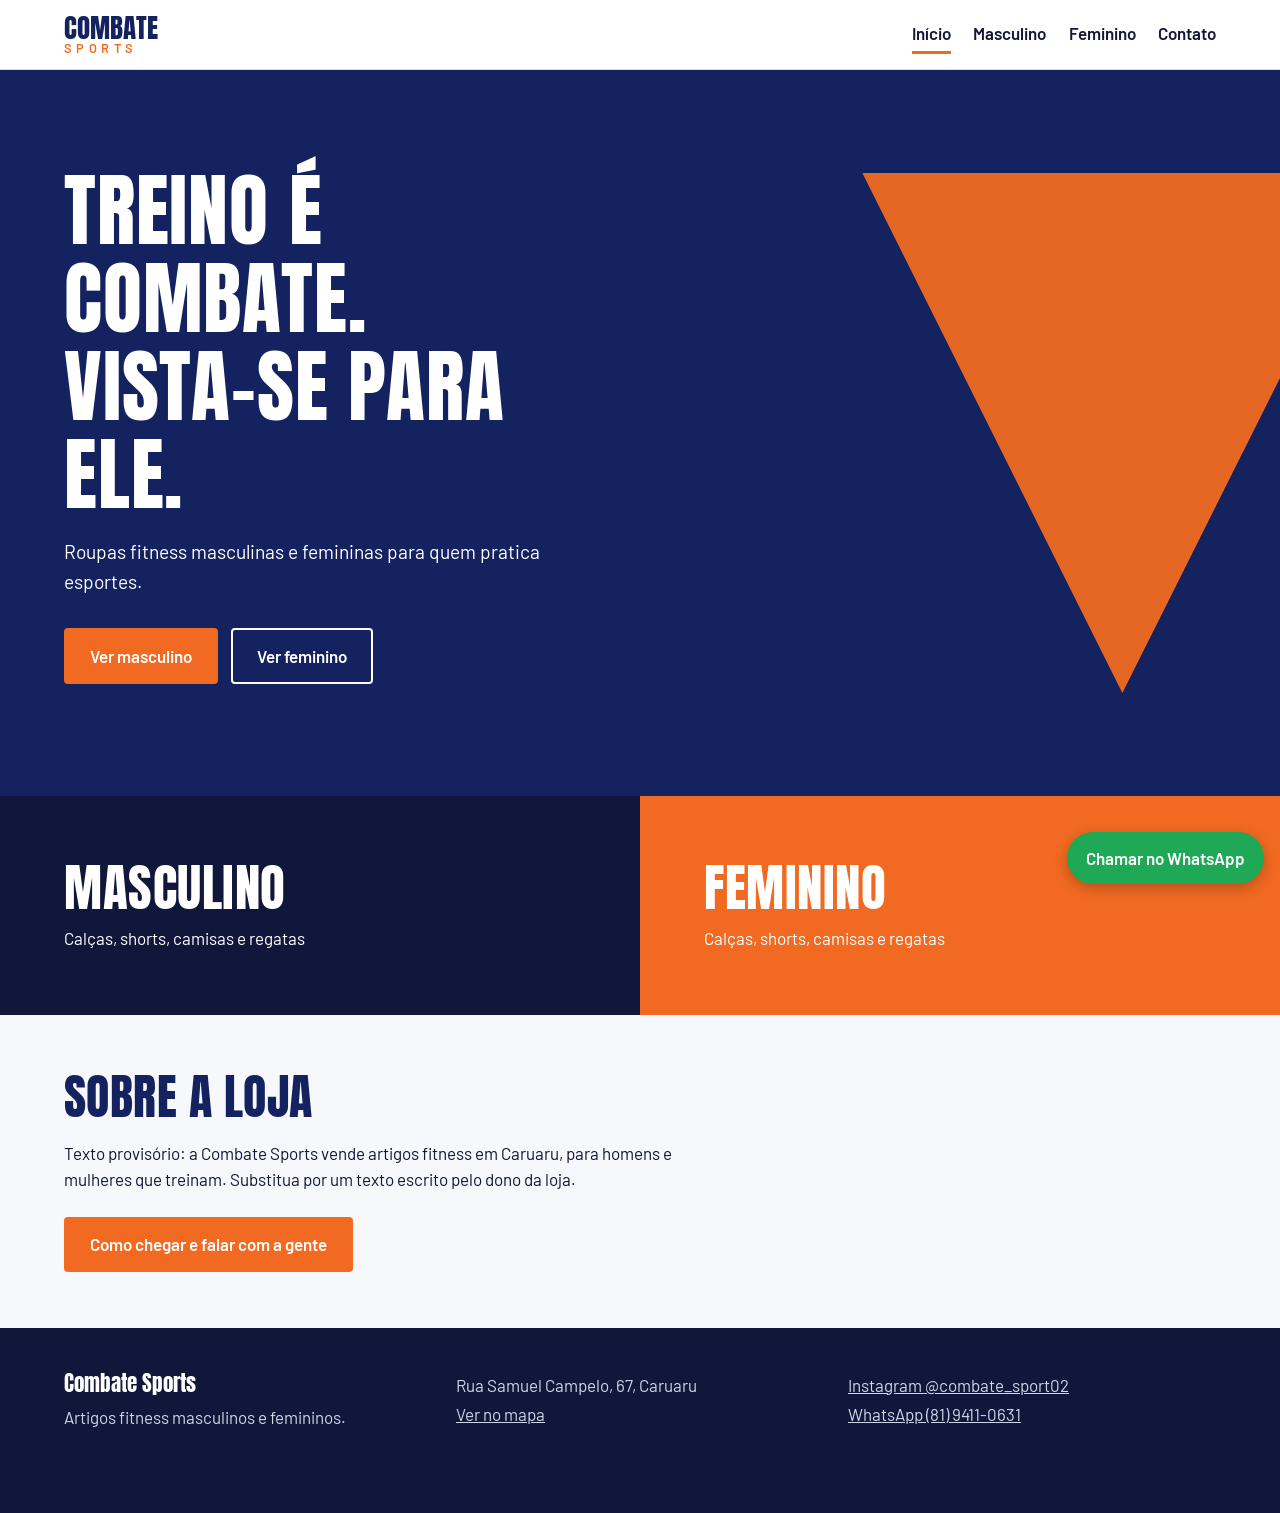
==== index.html @ b922181f "Site da Combate Sports Páginas Início, Masculino, Feminino e Contato, páginas de produto geradas por" ====
<!DOCTYPE html>
<html lang="pt-BR">
<head>
<meta charset="utf-8">
<meta name="viewport" content="width=device-width, initial-scale=1">
<title>Combate Sports | Artigos fitness em Caruaru</title>
<meta name="description" content="Roupas fitness masculinas e femininas: calças, shorts, camisas e regatas.">
<link rel="preconnect" href="https://fonts.googleapis.com">
<link rel="preconnect" href="https://fonts.gstatic.com" crossorigin>
<link href="https://fonts.googleapis.com/css2?family=Anton&family=Barlow:wght@400;500;600&display=swap" rel="stylesheet">
<link rel="stylesheet" href="css/style.css">
</head>
<body>
<header class="top">
  <a class="brand" href="index.html" aria-label="Combate Sports, página inicial">
    <!-- Para usar a logo: troque este bloco por <img src="img/logo.png" alt="Combate Sports"> -->
    <span class="b1">Combate</span><span class="b2">Sports</span>
  </a>
  <nav><a href="index.html" aria-current="page">Início</a><a href="masculino.html">Masculino</a><a href="feminino.html">Feminino</a><a href="contato.html">Contato</a></nav>
</header>
<main>
<section class="hero">
  <div class="hero-text">
    <h1>Treino é combate.<br>Vista-se para ele.</h1>
    <p>Roupas fitness masculinas e femininas para quem pratica esportes.</p>
    <div class="actions"><a class="btn" href="masculino.html">Ver masculino</a><a class="btn alt" href="feminino.html">Ver feminino</a></div>
  </div>
  <div class="tri" aria-hidden="true"></div>
</section>
<section class="split">
  <a class="tile navy" href="masculino.html"><h2>Masculino</h2><p>Calças, shorts, camisas e regatas</p></a>
  <a class="tile orange" href="feminino.html"><h2>Feminino</h2><p>Calças, shorts, camisas e regatas</p></a>
</section>
<section class="about">
  <h2>Sobre a loja</h2>
  <p>Texto provisório: a Combate Sports vende artigos fitness em Caruaru, para homens e mulheres que treinam. Substitua por um texto escrito pelo dono da loja.</p>
  <a class="btn" href="contato.html">Como chegar e falar com a gente</a>
</section>
</main>
<footer class="foot">
  <div>
    <strong>Combate Sports</strong>
    <p>Artigos fitness masculinos e femininos.</p>
  </div>
  <div>
    <p>Rua Samuel Campelo, 67, Caruaru</p>
    <p><a href="https://www.google.com/maps/search/?api=1&query=Rua+Samuel+Campelo+67+Caruaru+PE">Ver no mapa</a></p>
  </div>
  <div>
    <p><a href="https://www.instagram.com/combate_sport02/">Instagram @combate_sport02</a></p>
    <p><a href="https://wa.me/558194110631">WhatsApp (81) 9411-0631</a></p>
  </div>
</footer>
<a class="wa-float" href="https://wa.me/558194110631?text=Ol%C3%A1%21%20Vim%20pelo%20site%20da%20Combate%20Sports." aria-label="Chamar no WhatsApp">Chamar no WhatsApp</a>
</body>
</html>
---- css/style.css ----
:root{--navy:#14235f;--orange:#f26a21;--ink:#10173a;--bg:#f7f8fb;--line:#d9dde8;--white:#fff}
*{box-sizing:border-box}
html{scroll-behavior:smooth}
body{margin:0;font-family:Barlow,system-ui,sans-serif;font-size:17px;line-height:1.55;color:var(--ink);background:var(--bg)}
a{color:inherit}
:focus-visible{outline:3px solid var(--orange);outline-offset:2px}
h1,h2,h3{font-family:Anton,Impact,sans-serif;font-weight:400;line-height:1.1;margin:0;letter-spacing:.01em}
.top{display:flex;flex-wrap:wrap;align-items:center;justify-content:space-between;gap:.5rem 2rem;padding:.9rem 5vw;background:var(--white);border-bottom:1px solid var(--line);position:sticky;top:0;z-index:5}
.brand{text-decoration:none;display:flex;flex-direction:column;line-height:1}
.b1{font-family:Anton,Impact,sans-serif;font-size:1.7rem;color:var(--navy);text-transform:uppercase}
.b2{font-weight:600;font-size:.8rem;letter-spacing:.35em;color:var(--orange);text-transform:uppercase}
nav{display:flex;flex-wrap:wrap;gap:.2rem 1.4rem}
nav a{text-decoration:none;font-weight:600;padding:.3rem 0;border-bottom:3px solid transparent}
nav a:hover,nav a[aria-current]{border-color:var(--orange)}
.hero{position:relative;overflow:hidden;background:var(--navy);color:var(--white);padding:6rem 5vw 7rem}
.hero-text{position:relative;z-index:1;max-width:34rem}
.hero h1{font-size:clamp(2.6rem,8vw,5rem);text-transform:uppercase}
.hero p{font-size:1.2rem;margin:1.2rem 0 2rem;max-width:30rem}
.tri{position:absolute;right:-8vw;top:50%;width:min(52vw,520px);aspect-ratio:1;transform:translateY(-50%);background:var(--orange);clip-path:polygon(0 0,100% 0,50% 100%);opacity:.95}
.actions{display:flex;flex-wrap:wrap;gap:.8rem}
.btn{display:inline-block;background:var(--orange);color:var(--white);text-decoration:none;font-weight:600;padding:.8rem 1.5rem;border-radius:4px;border:2px solid var(--orange)}
.btn:hover{background:#d9570f;border-color:#d9570f}
.btn.alt{background:transparent;color:inherit;border-color:currentColor}
.btn.alt:hover{background:rgba(255,255,255,.15)}
.hero .btn.alt{color:var(--white)}
.small{padding:.55rem 1.1rem;font-size:.95rem}
.top~main .contact .btn.alt,.card .btn.alt{color:var(--navy)}
.split{display:grid;grid-template-columns:1fr 1fr}
.tile{padding:4rem 5vw;text-decoration:none;color:var(--white)}
.tile h2{font-size:clamp(2rem,5vw,3.2rem);text-transform:uppercase}
.tile p{margin:.5rem 0 0}
.navy{background:var(--ink)}.orange{background:var(--orange)}
.tile:hover h2{text-decoration:underline;text-decoration-thickness:3px;text-underline-offset:6px}
.about,.head,.cat,.contact{padding:3.5rem 5vw}
.about{max-width:48rem}
.about h2,.head h1{font-size:clamp(2rem,5vw,3rem);color:var(--navy);text-transform:uppercase}
.about p,.head p{margin:1rem 0 1.5rem;max-width:40rem}
.head{padding-bottom:1rem}.head p{margin-bottom:1rem}
.chips{display:flex;flex-wrap:wrap;gap:.6rem}
.chips a{border:2px solid var(--navy);color:var(--navy);padding:.35rem 1rem;border-radius:99px;text-decoration:none;font-weight:600}
.chips a:hover{background:var(--navy);color:var(--white)}
.cat{border-top:1px solid var(--line);margin-top:1.5rem}
.cat h2{font-size:2rem;color:var(--navy);text-transform:uppercase;margin-bottom:1.5rem}
.grid{display:grid;grid-template-columns:repeat(auto-fill,minmax(220px,1fr));gap:1.5rem}
.card{background:var(--white);border:1px solid var(--line);border-radius:6px;padding:1rem;display:flex;flex-direction:column;gap:.4rem}
.ph{aspect-ratio:4/5;display:grid;place-items:center;background:repeating-linear-gradient(135deg,#eceff6,#eceff6 12px,#e2e6f0 12px,#e2e6f0 24px);color:#6b7390;font-size:.9rem;border-radius:4px}
img.ph{display:block;width:100%;height:auto;object-fit:cover;background:#eceff6}
.card h3{font-size:1.25rem;color:var(--navy);margin-top:.4rem}
.card p{margin:0 0 .6rem;font-size:.95rem;color:#4a5273}
.card .btn{margin-top:auto;text-align:center}
.contact{display:grid;grid-template-columns:repeat(auto-fit,minmax(240px,1fr));gap:2rem}
.contact h2{font-size:1.5rem;color:var(--navy);text-transform:uppercase}
.contact p{margin:.4rem 0 1rem}
.foot{display:grid;grid-template-columns:repeat(auto-fit,minmax(220px,1fr));gap:1.5rem;padding:2.5rem 5vw 5rem;background:var(--ink);color:#cfd4e8}
.foot p{margin:.2rem 0}.foot strong{color:var(--white);font-family:Anton,Impact,sans-serif;font-weight:400;font-size:1.3rem}
.foot a:hover{color:var(--orange)}
.wa-float{position:fixed;right:1rem;bottom:1rem;z-index:6;background:#1fa855;color:var(--white);padding:.8rem 1.2rem;border-radius:99px;text-decoration:none;font-weight:600;box-shadow:0 4px 14px rgba(0,0,0,.25)}
@media(max-width:640px){.split{grid-template-columns:1fr}.hero{padding:4rem 5vw 6rem}.tri{width:70vw;right:-20vw;top:auto;bottom:-10vw;transform:none;opacity:.5}}
@media(prefers-reduced-motion:reduce){html{scroll-behavior:auto}}
/* Cards da listagem com link para a página do produto */
.card h3 a{text-decoration:none}.card h3 a:hover{text-decoration:underline}
.card .btn+.btn{margin-top:.4rem}
/* Página de produto */
.sr{position:absolute;width:1px;height:1px;overflow:hidden;clip:rect(0 0 0 0);white-space:nowrap}
.crumbs{display:flex;flex-wrap:wrap;gap:.3rem;padding:1.2rem 5vw 0;font-size:.9rem;color:#4a5273}
.crumbs a{color:var(--navy)}
.crumbs>*+*::before{content:"›";margin-right:.3rem;color:#8a90a8}
.pd{display:grid;grid-template-columns:minmax(0,1.2fr) minmax(0,1fr);gap:2.5rem;padding:1.2rem 5vw 3rem;align-items:start}
.pd-gal{display:grid;grid-template-columns:76px minmax(0,1fr);gap:.8rem;align-items:start}
.pd-gal:not(:has(.pd-thumbs)){grid-template-columns:minmax(0,1fr)}
.pd-thumbs{display:flex;flex-direction:column;gap:.6rem}
.pd-thumbs a{display:block;border:2px solid var(--line);border-radius:4px;overflow:hidden;background:var(--white)}
.pd-thumbs a[aria-current]{border-color:var(--orange)}
.pd-thumbs img{display:block;width:100%;aspect-ratio:1;object-fit:cover}
.pd-main{background:var(--white);border:1px solid var(--line);border-radius:6px;overflow:hidden}
.pd-main img{display:block;width:100%;aspect-ratio:4/5;object-fit:contain}
.pd-info{background:var(--white);border:1px solid var(--line);border-radius:6px;padding:1.6rem;position:sticky;top:5.5rem}
.pd-kicker{margin:0 0 .3rem;font-size:.9rem;color:#4a5273}
.pd-info h1{font-size:clamp(1.8rem,4vw,2.4rem);color:var(--navy);text-transform:uppercase}
.pd-sum{margin:.6rem 0 1rem}
.pd-price{display:flex;flex-direction:column;padding:1rem 0;border-block:1px solid var(--line);margin-bottom:1rem}
.pd-price strong{font-size:1.4rem;color:var(--ink)}
.pd-price span{font-size:.95rem;color:#4a5273}
.pd-opt{border:0;padding:0;margin:0 0 1.1rem}
.pd-opt legend{font-weight:600;margin-bottom:.5rem;padding:0}
.swatches,.sizes{display:flex;flex-wrap:wrap;gap:.5rem}
.swatch,.size{position:relative;cursor:pointer}
.swatch input,.size input{position:absolute;opacity:0;width:1px;height:1px}
.swatch span[title]{display:block;width:2.2rem;height:2.2rem;border-radius:50%;background:var(--c);border:1px solid #b9bfd0;box-shadow:inset 0 0 0 3px var(--white);outline:2px solid transparent;outline-offset:1px}
.swatch input:checked+span{outline-color:var(--orange)}
.size span{display:block;min-width:3rem;text-align:center;padding:.45rem .8rem;border:2px solid var(--line);border-radius:4px;font-weight:600}
.size:hover span{border-color:var(--navy)}
.size input:checked+span{border-color:var(--orange);background:#fff3ec}
.swatch input:focus-visible+span,.size input:focus-visible+span{outline:3px solid var(--orange);outline-offset:2px}
.pd-note{margin:0 0 1.1rem;color:#4a5273}
.pd-cta{display:block;text-align:center;font-size:1.05rem;padding:.95rem 1.5rem}
.pd-perks{list-style:none;margin:1.3rem 0 0;padding:0;display:grid;gap:.7rem;font-size:.95rem;color:#4a5273}
.pd-perks strong{display:block;color:var(--ink)}
.pd-more{display:grid;grid-template-columns:repeat(auto-fit,minmax(280px,1fr));gap:2.5rem;padding:2.5rem 5vw;border-top:1px solid var(--line)}
.pd-more h2{font-size:1.6rem;color:var(--navy);text-transform:uppercase;margin-bottom:.8rem}
.pd-more p{margin:0 0 .8rem;max-width:40rem}
.specs{width:100%;border-collapse:collapse;background:var(--white);border:1px solid var(--line)}
.specs th,.specs td{text-align:left;padding:.65rem .9rem;border-bottom:1px solid var(--line);vertical-align:top}
.specs th{width:38%;background:#eef0f6;font-weight:600}
@media(max-width:820px){.pd{grid-template-columns:1fr;gap:1.5rem}.pd-info{position:static}.pd-gal{grid-template-columns:1fr}.pd-thumbs{flex-direction:row;order:2;overflow-x:auto}.pd-thumbs a{flex:0 0 64px}}
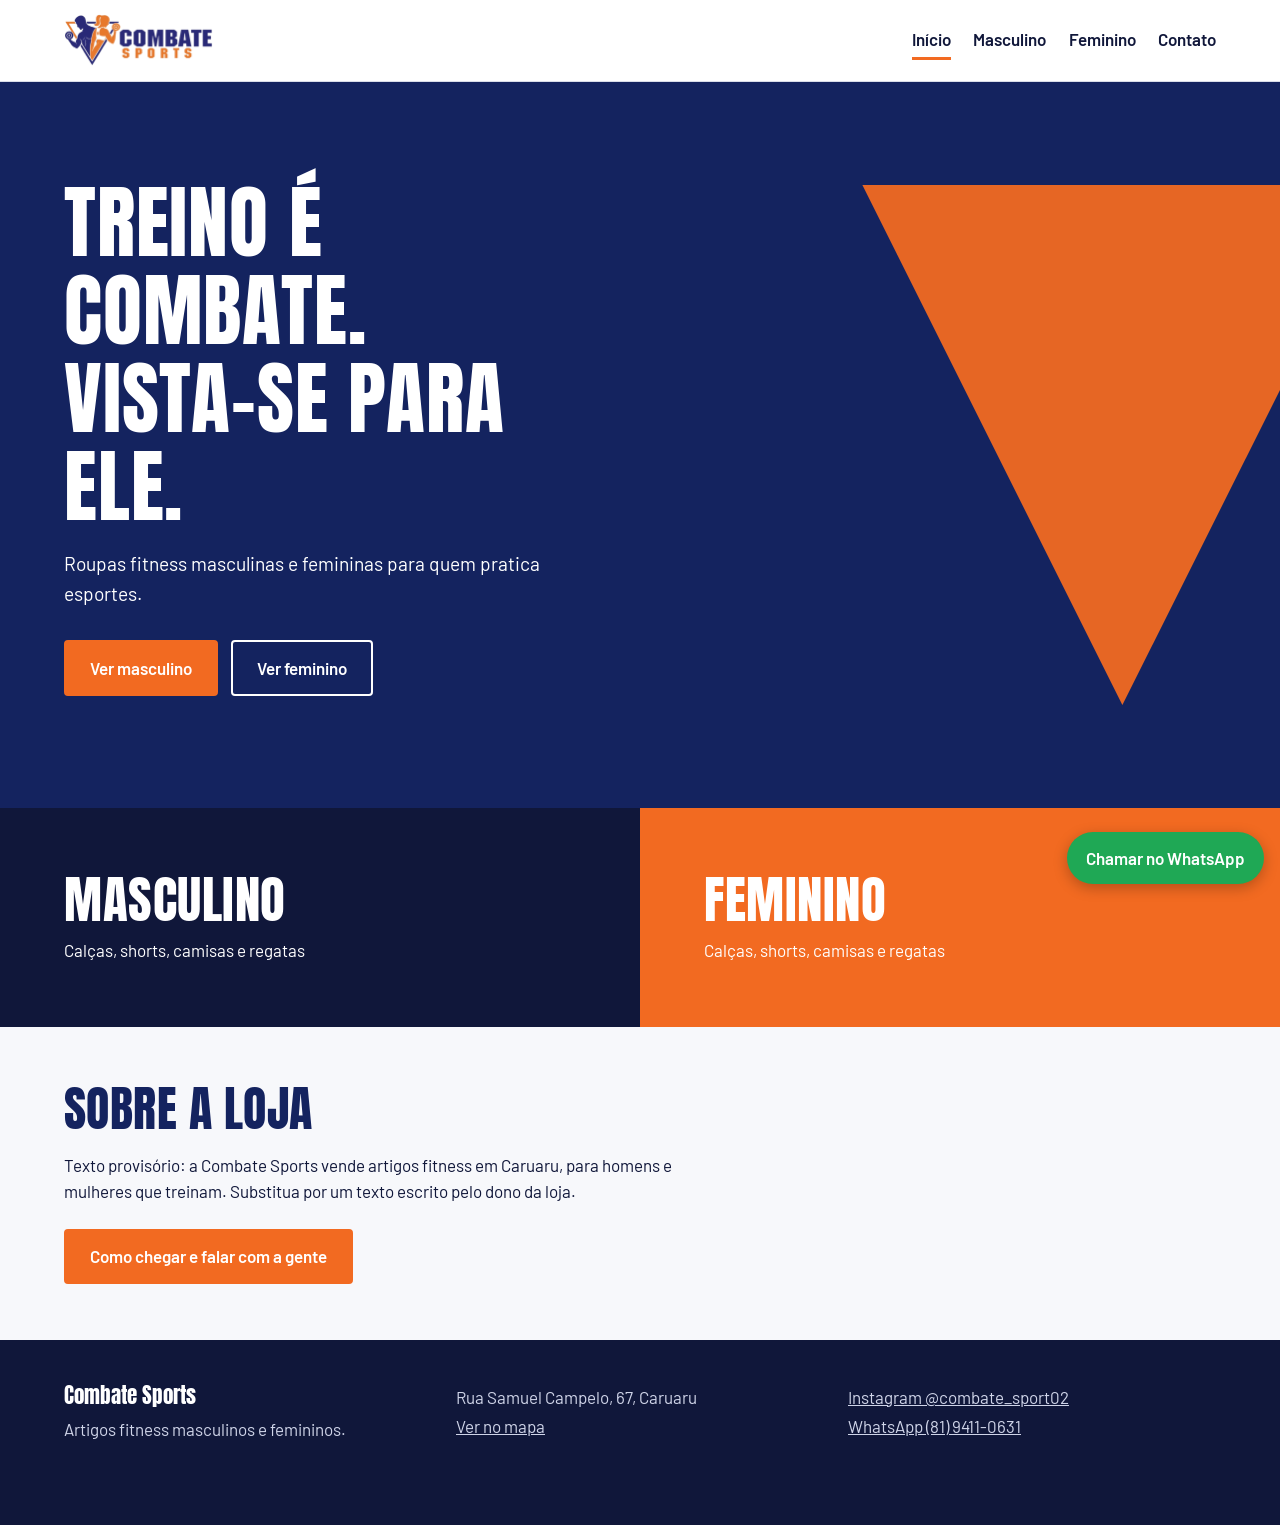
==== commit 29db166c: "Usa a logo da loja no cabeçalho Troca o nome em texto pela logo em PNG com fundo transparente em tod" ====
--- a/index.html
+++ b/index.html
@@ -3,6 +3,7 @@
 <head>
 <meta charset="utf-8">
 <meta name="viewport" content="width=device-width, initial-scale=1">
+<meta name="color-scheme" content="only light">
 <title>Combate Sports | Artigos fitness em Caruaru</title>
 <meta name="description" content="Roupas fitness masculinas e femininas: calças, shorts, camisas e regatas.">
 <link rel="preconnect" href="https://fonts.googleapis.com">
@@ -13,8 +14,7 @@
 <body>
 <header class="top">
   <a class="brand" href="index.html" aria-label="Combate Sports, página inicial">
-    <!-- Para usar a logo: troque este bloco por <img src="img/logo.png" alt="Combate Sports"> -->
-    <span class="b1">Combate</span><span class="b2">Sports</span>
+    <img src="img/logo.png" alt="Combate Sports" width="600" height="209">
   </a>
   <nav><a href="index.html" aria-current="page">Início</a><a href="masculino.html">Masculino</a><a href="feminino.html">Feminino</a><a href="contato.html">Contato</a></nav>
 </header>
--- a/css/style.css
+++ b/css/style.css
@@ -7,9 +7,9 @@
 :focus-visible{outline:3px solid var(--orange);outline-offset:2px}
 h1,h2,h3{font-family:Anton,Impact,sans-serif;font-weight:400;line-height:1.1;margin:0;letter-spacing:.01em}
 .top{display:flex;flex-wrap:wrap;align-items:center;justify-content:space-between;gap:.5rem 2rem;padding:.9rem 5vw;background:var(--white);border-bottom:1px solid var(--line);position:sticky;top:0;z-index:5}
-.brand{text-decoration:none;display:flex;flex-direction:column;line-height:1}
-.b1{font-family:Anton,Impact,sans-serif;font-size:1.7rem;color:var(--navy);text-transform:uppercase}
-.b2{font-weight:600;font-size:.8rem;letter-spacing:.35em;color:var(--orange);text-transform:uppercase}
+.brand{display:block;line-height:0}
+.brand img{display:block;height:52px;width:auto}
+@media(max-width:640px){.brand img{height:42px}}
 nav{display:flex;flex-wrap:wrap;gap:.2rem 1.4rem}
 nav a{text-decoration:none;font-weight:600;padding:.3rem 0;border-bottom:3px solid transparent}
 nav a:hover,nav a[aria-current]{border-color:var(--orange)}
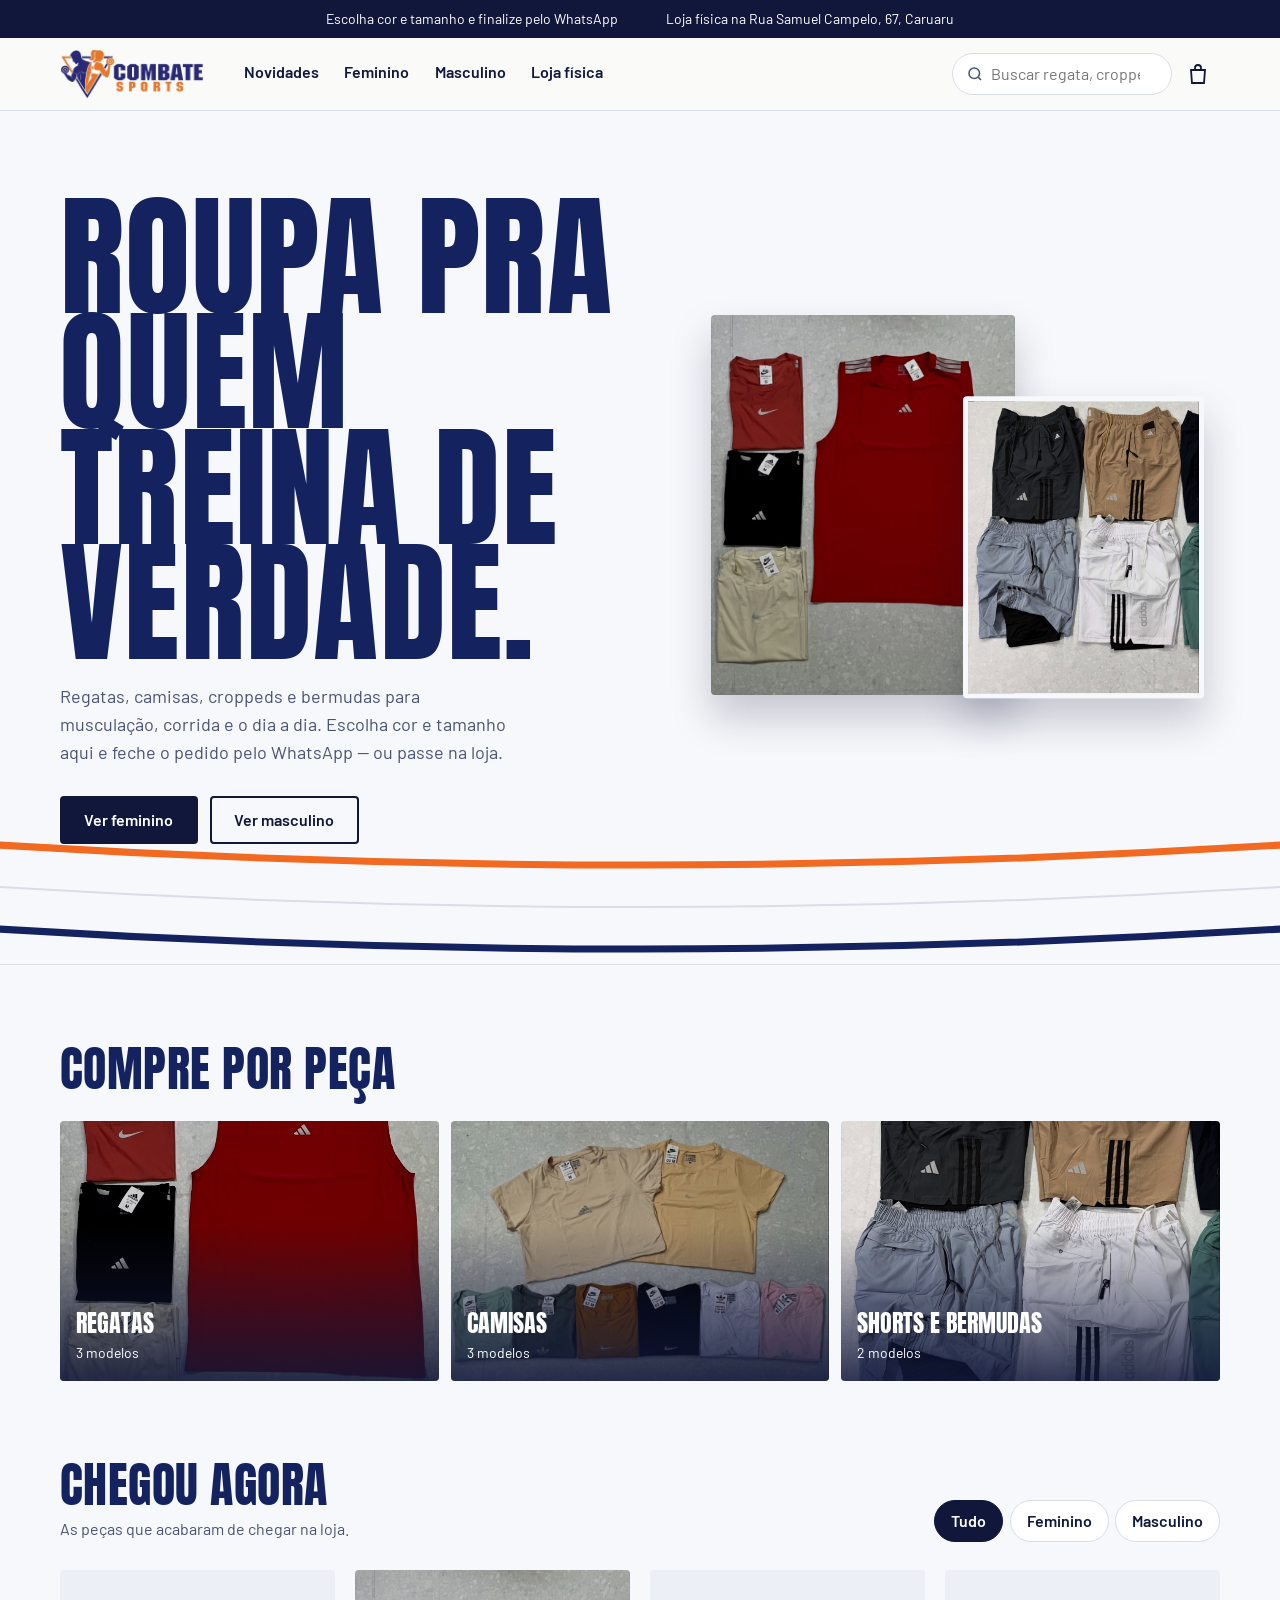
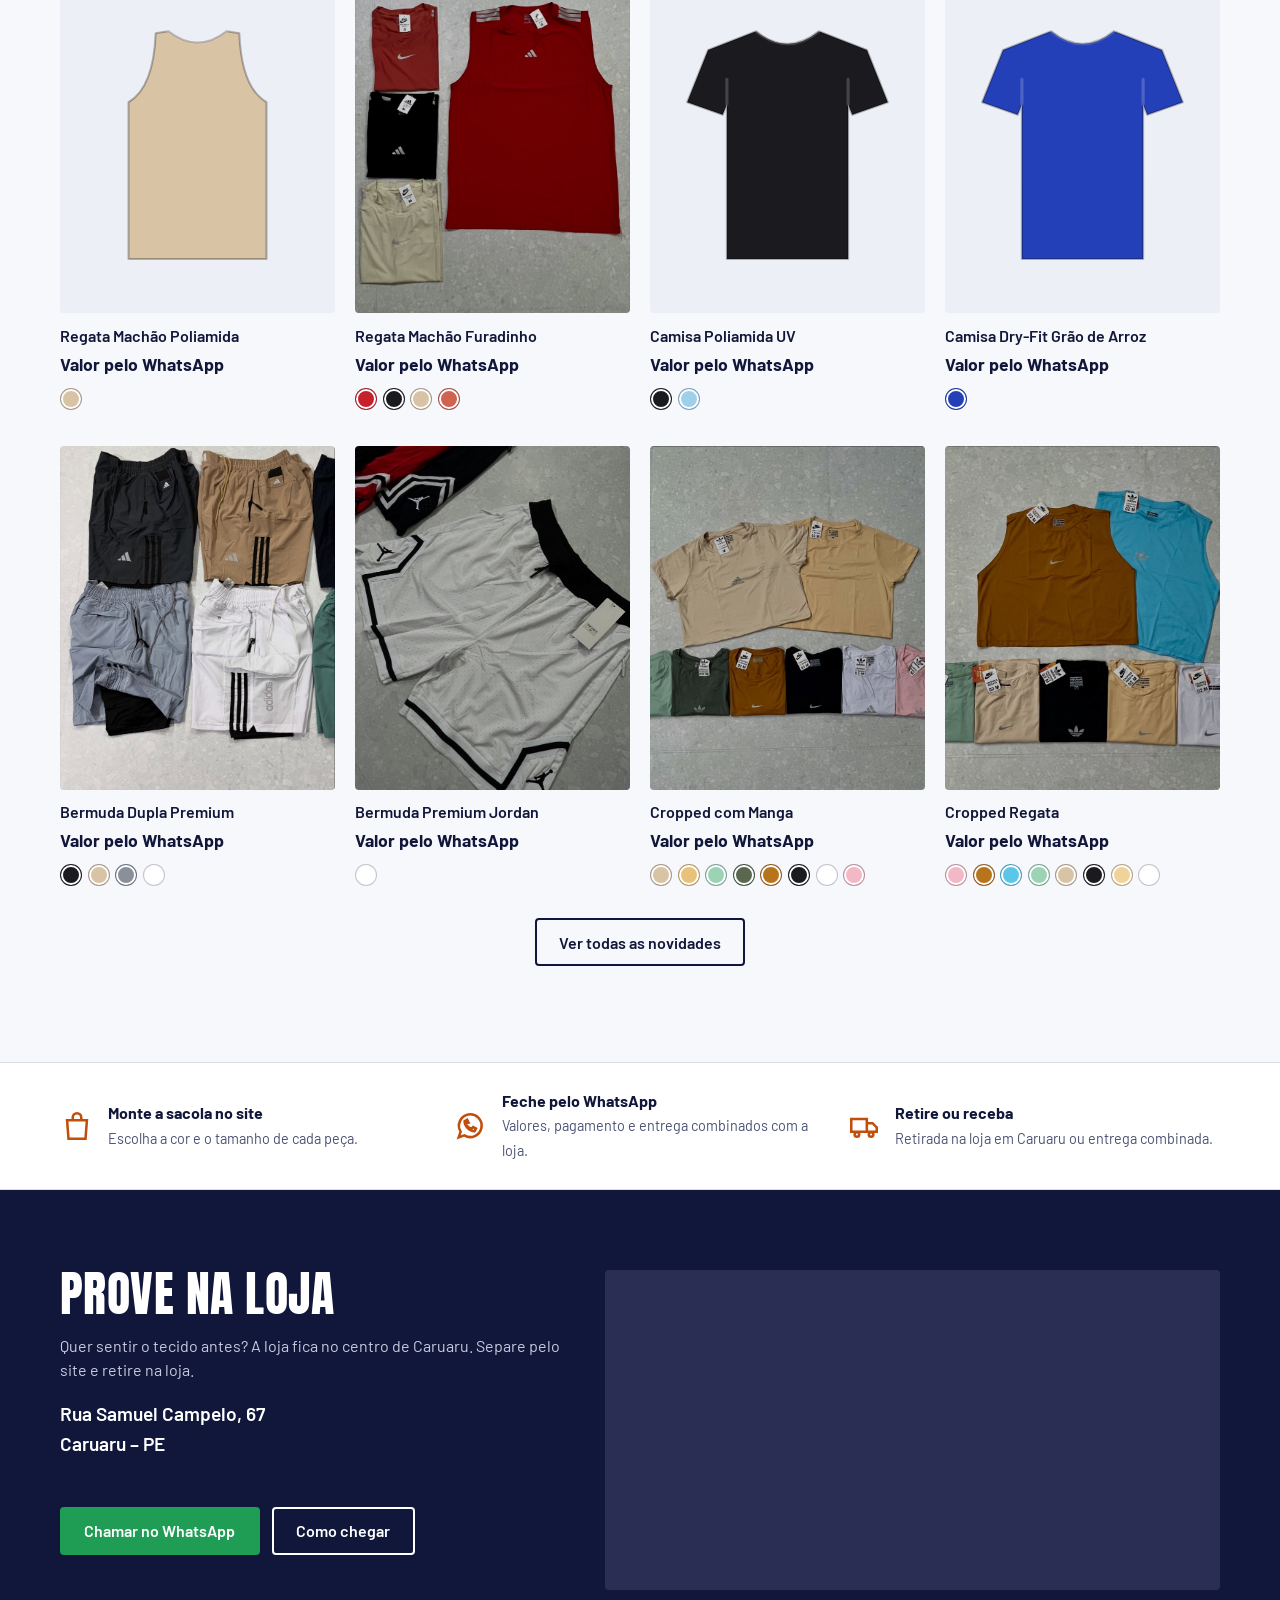
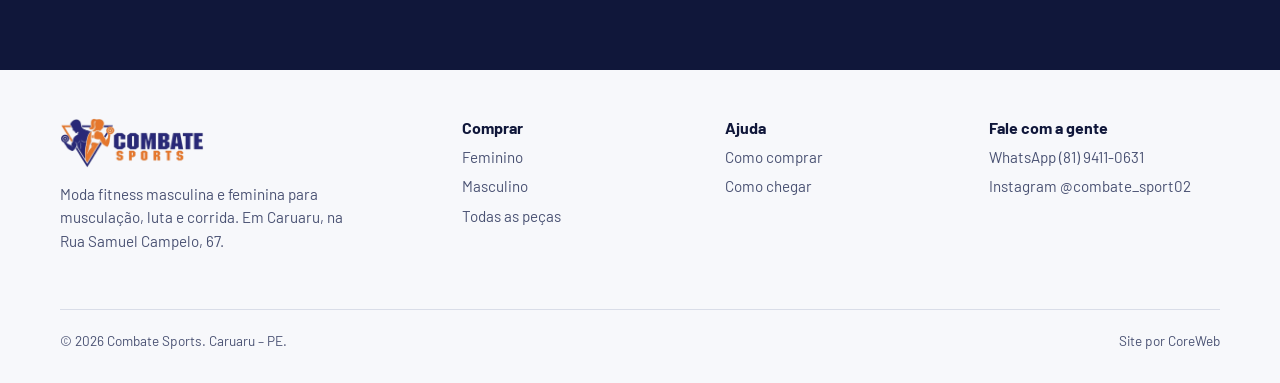
==== commit f548f3a0: "Nova loja: catálogo com filtros, cor e tamanho, sacola e pedido pelo WhatsApp Site estático gerado p" ====
--- a/index.html
+++ b/index.html
@@ -1,56 +1,92 @@
-<!DOCTYPE html>
+<!doctype html>
 <html lang="pt-BR">
 <head>
-<meta charset="utf-8">
-<meta name="viewport" content="width=device-width, initial-scale=1">
-<meta name="color-scheme" content="only light">
-<title>Combate Sports | Artigos fitness em Caruaru</title>
-<meta name="description" content="Roupas fitness masculinas e femininas: calças, shorts, camisas e regatas.">
-<link rel="preconnect" href="https://fonts.googleapis.com">
-<link rel="preconnect" href="https://fonts.gstatic.com" crossorigin>
-<link href="https://fonts.googleapis.com/css2?family=Anton&family=Barlow:wght@400;500;600&display=swap" rel="stylesheet">
-<link rel="stylesheet" href="css/style.css">
+  <meta charset="utf-8">
+  <meta name="viewport" content="width=device-width, initial-scale=1">
+  <title>Combate Sports — moda fitness em Caruaru</title>
+  <meta name="description" content="Regatas, camisas, croppeds e bermudas fitness masculinas e femininas. Loja em Caruaru com pedido pelo WhatsApp.">
+  <link rel="icon" href="img/favicon.svg" type="image/svg+xml">
+  <link rel="stylesheet" href="css/style.css">
 </head>
 <body>
-<header class="top">
-  <a class="brand" href="index.html" aria-label="Combate Sports, página inicial">
-    <img src="img/logo.png" alt="Combate Sports" width="600" height="209">
-  </a>
-  <nav><a href="index.html" aria-current="page">Início</a><a href="masculino.html">Masculino</a><a href="feminino.html">Feminino</a><a href="contato.html">Contato</a></nav>
-</header>
 <main>
-<section class="hero">
-  <div class="hero-text">
-    <h1>Treino é combate.<br>Vista-se para ele.</h1>
-    <p>Roupas fitness masculinas e femininas para quem pratica esportes.</p>
-    <div class="actions"><a class="btn" href="masculino.html">Ver masculino</a><a class="btn alt" href="feminino.html">Ver feminino</a></div>
-  </div>
-  <div class="tri" aria-hidden="true"></div>
-</section>
-<section class="split">
-  <a class="tile navy" href="masculino.html"><h2>Masculino</h2><p>Calças, shorts, camisas e regatas</p></a>
-  <a class="tile orange" href="feminino.html"><h2>Feminino</h2><p>Calças, shorts, camisas e regatas</p></a>
-</section>
-<section class="about">
-  <h2>Sobre a loja</h2>
-  <p>Texto provisório: a Combate Sports vende artigos fitness em Caruaru, para homens e mulheres que treinam. Substitua por um texto escrito pelo dono da loja.</p>
-  <a class="btn" href="contato.html">Como chegar e falar com a gente</a>
-</section>
+  <section class="hero">
+    <div class="wrap">
+      <div class="hero-text">
+        <h1>Roupa pra quem treina de verdade.</h1>
+        <p>Regatas, camisas, croppeds e bermudas para musculação, corrida e o dia a dia. Escolha cor e tamanho aqui e feche o pedido pelo WhatsApp — ou passe na loja.</p>
+        <div class="ctas">
+          <a class="btn" href="catalogo.html?publico=feminino">Ver feminino</a>
+          <a class="btn ghost" href="catalogo.html?publico=masculino">Ver masculino</a>
+        </div>
+      </div>
+      <div class="hero-figs" id="hero-figs" aria-hidden="true"></div>
+    </div>
+    <svg class="ropes" viewBox="0 0 1440 190" preserveAspectRatio="none" aria-hidden="true">
+      <path class="r1" d="M-20 70 Q720 112 1460 70"/>
+      <path class="r2" d="M-20 112 Q720 154 1460 112"/>
+      <path class="r2b" d="M-20 112 Q720 154 1460 112"/>
+      <path class="r3" d="M-20 154 Q720 196 1460 154"/>
+    </svg>
+  </section>
+
+  <section class="section">
+    <div class="wrap">
+      <div class="section-head"><h2>Compre por peça</h2></div>
+      <div class="cats" id="cats"></div>
+    </div>
+  </section>
+
+  <section class="section" style="padding-top:0">
+    <div class="wrap">
+      <div class="section-head">
+        <div><h2>Chegou agora</h2><p>As peças que acabaram de chegar na loja.</p></div>
+        <div class="tabs" role="tablist" aria-label="Filtrar novidades">
+          <button role="tab" aria-selected="true" data-aud="">Tudo</button>
+          <button role="tab" aria-selected="false" data-aud="feminino">Feminino</button>
+          <button role="tab" aria-selected="false" data-aud="masculino">Masculino</button>
+        </div>
+      </div>
+      <div class="grid four" id="news"></div>
+      <p style="text-align:center;margin-top:2rem"><a class="btn ghost" href="catalogo.html?sort=novidades">Ver todas as novidades</a></p>
+    </div>
+  </section>
+
+  <section class="perks" id="como-comprar" aria-label="Como comprar">
+    <div class="wrap">
+      <div class="perk"><svg viewBox="0 0 24 24" fill="none" stroke="currentColor" stroke-width="1.8"><path d="M5 8h14l-1 13H6z"/><path d="M9 8V6a3 3 0 0 1 6 0v2"/></svg>
+        <div><b>Monte a sacola no site</b><span>Escolha a cor e o tamanho de cada peça.</span></div></div>
+      <div class="perk"><svg viewBox="0 0 24 24" fill="none" stroke="currentColor" stroke-width="1.8"><path d="M4 20l1.4-4A8 8 0 1 1 8 18.6z"/><path d="M9 10c.5 2 2 3.5 4 4l1.2-1.2 2 1-1 1.8c-3.5 0-7-3.5-7-7l1.8-1 1 2z"/></svg>
+        <div><b>Feche pelo WhatsApp</b><span>Valores, pagamento e entrega combinados com a loja.</span></div></div>
+      <div class="perk"><svg viewBox="0 0 24 24" fill="none" stroke="currentColor" stroke-width="1.8"><path d="M3 7h11v9H3zM14 10h4l3 3v3h-7z"/><circle cx="7" cy="18" r="1.6"/><circle cx="17" cy="18" r="1.6"/></svg>
+        <div><b>Retire ou receba</b><span>Retirada na loja em Caruaru ou entrega combinada.</span></div></div>
+    </div>
+  </section>
+
+  <section class="section" id="promo-section">
+    <div class="wrap">
+      <div class="section-head">
+        <div><h2>Promoções</h2><p>Preço baixo enquanto durar o estoque.</p></div>
+        <a class="link" href="catalogo.html?promo=1">Ver todas</a>
+      </div>
+      <div class="scroller" id="promo"></div>
+    </div>
+  </section>
+
+  <section class="store" id="loja">
+    <div class="wrap">
+      <div>
+        <h2>Prove na loja</h2>
+        <p>Quer sentir o tecido antes? A loja fica no centro de Caruaru. Separe pelo site e retire na loja.</p>
+        <address id="store-address"></address>
+        <dl id="store-hours"></dl>
+        <div class="ctas" id="store-ctas"></div>
+      </div>
+      <iframe class="map" id="map" title="Mapa da loja Combate Sports" loading="lazy" referrerpolicy="no-referrer-when-downgrade"></iframe>
+    </div>
+  </section>
 </main>
-<footer class="foot">
-  <div>
-    <strong>Combate Sports</strong>
-    <p>Artigos fitness masculinos e femininos.</p>
-  </div>
-  <div>
-    <p>Rua Samuel Campelo, 67, Caruaru</p>
-    <p><a href="https://www.google.com/maps/search/?api=1&query=Rua+Samuel+Campelo+67+Caruaru+PE">Ver no mapa</a></p>
-  </div>
-  <div>
-    <p><a href="https://www.instagram.com/combate_sport02/">Instagram @combate_sport02</a></p>
-    <p><a href="https://wa.me/558194110631">WhatsApp (81) 9411-0631</a></p>
-  </div>
-</footer>
-<a class="wa-float" href="https://wa.me/558194110631?text=Ol%C3%A1%21%20Vim%20pelo%20site%20da%20Combate%20Sports." aria-label="Chamar no WhatsApp">Chamar no WhatsApp</a>
+
+<script type="module" src="js/home.js"></script>
 </body>
 </html>
--- a/css/style.css
+++ b/css/style.css
@@ -1,106 +1,335 @@
-
-:root{--navy:#14235f;--orange:#f26a21;--ink:#10173a;--bg:#f7f8fb;--line:#d9dde8;--white:#fff}
-*{box-sizing:border-box}
-html{scroll-behavior:smooth}
-body{margin:0;font-family:Barlow,system-ui,sans-serif;font-size:17px;line-height:1.55;color:var(--ink);background:var(--bg)}
-a{color:inherit}
-:focus-visible{outline:3px solid var(--orange);outline-offset:2px}
-h1,h2,h3{font-family:Anton,Impact,sans-serif;font-weight:400;line-height:1.1;margin:0;letter-spacing:.01em}
-.top{display:flex;flex-wrap:wrap;align-items:center;justify-content:space-between;gap:.5rem 2rem;padding:.9rem 5vw;background:var(--white);border-bottom:1px solid var(--line);position:sticky;top:0;z-index:5}
-.brand{display:block;line-height:0}
-.brand img{display:block;height:52px;width:auto}
-@media(max-width:640px){.brand img{height:42px}}
-nav{display:flex;flex-wrap:wrap;gap:.2rem 1.4rem}
-nav a{text-decoration:none;font-weight:600;padding:.3rem 0;border-bottom:3px solid transparent}
-nav a:hover,nav a[aria-current]{border-color:var(--orange)}
-.hero{position:relative;overflow:hidden;background:var(--navy);color:var(--white);padding:6rem 5vw 7rem}
-.hero-text{position:relative;z-index:1;max-width:34rem}
-.hero h1{font-size:clamp(2.6rem,8vw,5rem);text-transform:uppercase}
-.hero p{font-size:1.2rem;margin:1.2rem 0 2rem;max-width:30rem}
-.tri{position:absolute;right:-8vw;top:50%;width:min(52vw,520px);aspect-ratio:1;transform:translateY(-50%);background:var(--orange);clip-path:polygon(0 0,100% 0,50% 100%);opacity:.95}
-.actions{display:flex;flex-wrap:wrap;gap:.8rem}
-.btn{display:inline-block;background:var(--orange);color:var(--white);text-decoration:none;font-weight:600;padding:.8rem 1.5rem;border-radius:4px;border:2px solid var(--orange)}
-.btn:hover{background:#d9570f;border-color:#d9570f}
-.btn.alt{background:transparent;color:inherit;border-color:currentColor}
-.btn.alt:hover{background:rgba(255,255,255,.15)}
-.hero .btn.alt{color:var(--white)}
-.small{padding:.55rem 1.1rem;font-size:.95rem}
-.top~main .contact .btn.alt,.card .btn.alt{color:var(--navy)}
-.split{display:grid;grid-template-columns:1fr 1fr}
-.tile{padding:4rem 5vw;text-decoration:none;color:var(--white)}
-.tile h2{font-size:clamp(2rem,5vw,3.2rem);text-transform:uppercase}
-.tile p{margin:.5rem 0 0}
-.navy{background:var(--ink)}.orange{background:var(--orange)}
-.tile:hover h2{text-decoration:underline;text-decoration-thickness:3px;text-underline-offset:6px}
-.about,.head,.cat,.contact{padding:3.5rem 5vw}
-.about{max-width:48rem}
-.about h2,.head h1{font-size:clamp(2rem,5vw,3rem);color:var(--navy);text-transform:uppercase}
-.about p,.head p{margin:1rem 0 1.5rem;max-width:40rem}
-.head{padding-bottom:1rem}.head p{margin-bottom:1rem}
-.chips{display:flex;flex-wrap:wrap;gap:.6rem}
-.chips a{border:2px solid var(--navy);color:var(--navy);padding:.35rem 1rem;border-radius:99px;text-decoration:none;font-weight:600}
-.chips a:hover{background:var(--navy);color:var(--white)}
-.cat{border-top:1px solid var(--line);margin-top:1.5rem}
-.cat h2{font-size:2rem;color:var(--navy);text-transform:uppercase;margin-bottom:1.5rem}
-.grid{display:grid;grid-template-columns:repeat(auto-fill,minmax(220px,1fr));gap:1.5rem}
-.card{background:var(--white);border:1px solid var(--line);border-radius:6px;padding:1rem;display:flex;flex-direction:column;gap:.4rem}
-.ph{aspect-ratio:4/5;display:grid;place-items:center;background:repeating-linear-gradient(135deg,#eceff6,#eceff6 12px,#e2e6f0 12px,#e2e6f0 24px);color:#6b7390;font-size:.9rem;border-radius:4px}
-img.ph{display:block;width:100%;height:auto;object-fit:cover;background:#eceff6}
-.card h3{font-size:1.25rem;color:var(--navy);margin-top:.4rem}
-.card p{margin:0 0 .6rem;font-size:.95rem;color:#4a5273}
-.card .btn{margin-top:auto;text-align:center}
-.contact{display:grid;grid-template-columns:repeat(auto-fit,minmax(240px,1fr));gap:2rem}
-.contact h2{font-size:1.5rem;color:var(--navy);text-transform:uppercase}
-.contact p{margin:.4rem 0 1rem}
-.foot{display:grid;grid-template-columns:repeat(auto-fit,minmax(220px,1fr));gap:1.5rem;padding:2.5rem 5vw 5rem;background:var(--ink);color:#cfd4e8}
-.foot p{margin:.2rem 0}.foot strong{color:var(--white);font-family:Anton,Impact,sans-serif;font-weight:400;font-size:1.3rem}
-.foot a:hover{color:var(--orange)}
-.wa-float{position:fixed;right:1rem;bottom:1rem;z-index:6;background:#1fa855;color:var(--white);padding:.8rem 1.2rem;border-radius:99px;text-decoration:none;font-weight:600;box-shadow:0 4px 14px rgba(0,0,0,.25)}
-@media(max-width:640px){.split{grid-template-columns:1fr}.hero{padding:4rem 5vw 6rem}.tri{width:70vw;right:-20vw;top:auto;bottom:-10vw;transform:none;opacity:.5}}
-@media(prefers-reduced-motion:reduce){html{scroll-behavior:auto}}
-/* Cards da listagem com link para a página do produto */
-.card h3 a{text-decoration:none}.card h3 a:hover{text-decoration:underline}
-.card .btn+.btn{margin-top:.4rem}
-/* Página de produto */
-.sr{position:absolute;width:1px;height:1px;overflow:hidden;clip:rect(0 0 0 0);white-space:nowrap}
-.crumbs{display:flex;flex-wrap:wrap;gap:.3rem;padding:1.2rem 5vw 0;font-size:.9rem;color:#4a5273}
-.crumbs a{color:var(--navy)}
-.crumbs>*+*::before{content:"›";margin-right:.3rem;color:#8a90a8}
-.pd{display:grid;grid-template-columns:minmax(0,1.2fr) minmax(0,1fr);gap:2.5rem;padding:1.2rem 5vw 3rem;align-items:start}
-.pd-gal{display:grid;grid-template-columns:76px minmax(0,1fr);gap:.8rem;align-items:start}
-.pd-gal:not(:has(.pd-thumbs)){grid-template-columns:minmax(0,1fr)}
-.pd-thumbs{display:flex;flex-direction:column;gap:.6rem}
-.pd-thumbs a{display:block;border:2px solid var(--line);border-radius:4px;overflow:hidden;background:var(--white)}
-.pd-thumbs a[aria-current]{border-color:var(--orange)}
-.pd-thumbs img{display:block;width:100%;aspect-ratio:1;object-fit:cover}
-.pd-main{background:var(--white);border:1px solid var(--line);border-radius:6px;overflow:hidden}
-.pd-main img{display:block;width:100%;aspect-ratio:4/5;object-fit:contain}
-.pd-info{background:var(--white);border:1px solid var(--line);border-radius:6px;padding:1.6rem;position:sticky;top:5.5rem}
-.pd-kicker{margin:0 0 .3rem;font-size:.9rem;color:#4a5273}
-.pd-info h1{font-size:clamp(1.8rem,4vw,2.4rem);color:var(--navy);text-transform:uppercase}
-.pd-sum{margin:.6rem 0 1rem}
-.pd-price{display:flex;flex-direction:column;padding:1rem 0;border-block:1px solid var(--line);margin-bottom:1rem}
-.pd-price strong{font-size:1.4rem;color:var(--ink)}
-.pd-price span{font-size:.95rem;color:#4a5273}
-.pd-opt{border:0;padding:0;margin:0 0 1.1rem}
-.pd-opt legend{font-weight:600;margin-bottom:.5rem;padding:0}
-.swatches,.sizes{display:flex;flex-wrap:wrap;gap:.5rem}
-.swatch,.size{position:relative;cursor:pointer}
-.swatch input,.size input{position:absolute;opacity:0;width:1px;height:1px}
-.swatch span[title]{display:block;width:2.2rem;height:2.2rem;border-radius:50%;background:var(--c);border:1px solid #b9bfd0;box-shadow:inset 0 0 0 3px var(--white);outline:2px solid transparent;outline-offset:1px}
-.swatch input:checked+span{outline-color:var(--orange)}
-.size span{display:block;min-width:3rem;text-align:center;padding:.45rem .8rem;border:2px solid var(--line);border-radius:4px;font-weight:600}
-.size:hover span{border-color:var(--navy)}
-.size input:checked+span{border-color:var(--orange);background:#fff3ec}
-.swatch input:focus-visible+span,.size input:focus-visible+span{outline:3px solid var(--orange);outline-offset:2px}
-.pd-note{margin:0 0 1.1rem;color:#4a5273}
-.pd-cta{display:block;text-align:center;font-size:1.05rem;padding:.95rem 1.5rem}
-.pd-perks{list-style:none;margin:1.3rem 0 0;padding:0;display:grid;gap:.7rem;font-size:.95rem;color:#4a5273}
-.pd-perks strong{display:block;color:var(--ink)}
-.pd-more{display:grid;grid-template-columns:repeat(auto-fit,minmax(280px,1fr));gap:2.5rem;padding:2.5rem 5vw;border-top:1px solid var(--line)}
-.pd-more h2{font-size:1.6rem;color:var(--navy);text-transform:uppercase;margin-bottom:.8rem}
-.pd-more p{margin:0 0 .8rem;max-width:40rem}
-.specs{width:100%;border-collapse:collapse;background:var(--white);border:1px solid var(--line)}
-.specs th,.specs td{text-align:left;padding:.65rem .9rem;border-bottom:1px solid var(--line);vertical-align:top}
-.specs th{width:38%;background:#eef0f6;font-weight:600}
-@media(max-width:820px){.pd{grid-template-columns:1fr;gap:1.5rem}.pd-info{position:static}.pd-gal{grid-template-columns:1fr}.pd-thumbs{flex-direction:row;order:2;overflow-x:auto}.pd-thumbs a{flex:0 0 64px}}
+/* Combate Sports — estilos da loja
+   Identidade: azul-marinho + laranja, Anton nos títulos (mesma do primeiro site). */
+@font-face { font-family: 'Anton'; font-weight: 400; font-display: swap; src: url(../fonts/anton-latin-400-normal.woff2) format('woff2'); }
+@font-face { font-family: 'Barlow'; font-weight: 400; font-display: swap; src: url(../fonts/barlow-latin-400-normal.woff2) format('woff2'); }
+@font-face { font-family: 'Barlow'; font-weight: 500 600; font-display: swap; src: url(../fonts/barlow-latin-600-normal.woff2) format('woff2'); }
+@font-face { font-family: 'Barlow'; font-weight: 700; font-display: swap; src: url(../fonts/barlow-latin-700-normal.woff2) format('woff2'); }
+
+:root {
+  --ink: #10173a;        /* texto e fundos fortes */
+  --navy: #14235f;       /* azul da marca: links, cabeçalhos */
+  --orange: #f26a21;     /* laranja da marca: cordas, barras, detalhes */
+  --accent: #c24e0c;     /* laranja escuro: botões e textos (contraste com branco) */
+  --paper: #f7f8fb;      /* fundo */
+  --mat: #eceff6;        /* fundo das fotos */
+  --line: #d9dde8;
+  --muted: #4a5273;
+  --ok: #1f7a4a;
+  --radius: 4px;
+  --display: 'Anton', Impact, sans-serif;
+  --body: 'Barlow', system-ui, sans-serif;
+  --wrap: 1240px;
+  --gutter: clamp(16px, 4vw, 40px);
+}
+
+*, *::before, *::after { box-sizing: border-box; }
+html { -webkit-text-size-adjust: 100%; }
+body {
+  margin: 0; background: var(--paper); color: var(--ink);
+  font: 400 1rem/1.55 var(--body);
+  overflow-x: hidden;
+}
+img, svg { display: block; max-width: 100%; }
+a { color: inherit; }
+button, input, select, textarea { font: inherit; color: inherit; }
+button { cursor: pointer; }
+:focus-visible { outline: 3px solid var(--orange); outline-offset: 2px; border-radius: 2px; }
+.sr-only { position: absolute; width: 1px; height: 1px; overflow: hidden; clip: rect(0 0 0 0); white-space: nowrap; }
+.wrap { max-width: var(--wrap); margin: 0 auto; padding: 0 var(--gutter); }
+
+h1, h2, h3 { font-family: var(--display); font-weight: 400; line-height: 1; margin: 0; letter-spacing: .01em; text-transform: uppercase; color: var(--navy); }
+h2 { font-size: clamp(2rem, 4.2vw, 3rem); }
+h3 { font-size: 1.5rem; }
+
+/* ---------- botões ---------- */
+.btn {
+  display: inline-flex; align-items: center; justify-content: center; gap: .5em;
+  min-height: 48px; padding: 0 1.4em; border-radius: var(--radius);
+  border: 2px solid var(--ink); background: var(--ink); color: #fff;
+  font: 600 1rem var(--body); text-decoration: none; transition: background .15s, color .15s;
+}
+.btn:hover { background: #1d2e78; }
+.btn.red { background: var(--accent); border-color: var(--accent); }
+.btn.red:hover { background: #a5420a; }
+.btn.ghost { background: transparent; color: var(--ink); }
+.btn.ghost:hover { background: var(--ink); color: #fff; }
+.btn.wa { background: #1f9d55; border-color: #1f9d55; }
+.btn.wa:hover { background: #18834a; }
+.btn.block { width: 100%; }
+.btn[disabled] { opacity: .45; cursor: not-allowed; }
+.link { color: var(--navy); font-weight: 600; text-underline-offset: 3px; }
+
+/* ---------- barra de avisos ---------- */
+.notice { background: var(--ink); color: #fff; font-size: .875rem; }
+.notice .wrap { display: flex; justify-content: center; gap: 3rem; padding-block: .5rem; }
+.notice span:not(:first-child) { display: none; }
+@media (min-width: 820px) { .notice span:not(:first-child) { display: inline; } }
+
+/* ---------- cabeçalho ---------- */
+.header { position: sticky; top: 0; z-index: 40; background: rgba(250,250,248,.96); backdrop-filter: blur(8px); border-bottom: 1px solid var(--line); }
+.header .wrap { display: flex; align-items: center; gap: 1.5rem; height: 72px; }
+.logo { display: flex; align-items: center; gap: .55rem; text-decoration: none; flex-shrink: 0; }
+.logo-mark { width: 38px; height: 38px; }
+.logo-text { font: 400 1.7rem/1 var(--display); color: var(--navy); text-transform: uppercase; }
+.logo-text small { display: block; font: 600 .8rem/1.2 var(--body); color: var(--orange); letter-spacing: .35em; text-transform: uppercase; }
+.logo img { height: 46px; width: auto; }
+.nav { display: none; gap: 1.6rem; margin-left: 1rem; }
+.nav a { text-decoration: none; font-weight: 600; padding: .4rem 0; border-bottom: 2px solid transparent; }
+.nav a:hover, .nav a[aria-current="page"] { border-color: var(--accent); }
+.nav a.sale { color: var(--accent); }
+.header-actions { margin-left: auto; display: flex; align-items: center; gap: .25rem; }
+.search { display: none; position: relative; }
+.search input { width: 220px; height: 42px; border: 1px solid var(--line); border-radius: 999px; padding: 0 1rem 0 2.4rem; background: #fff; }
+.search svg { position: absolute; left: .85rem; top: 50%; translate: 0 -50%; width: 18px; color: var(--muted); }
+.icon-btn { position: relative; display: grid; place-items: center; width: 44px; height: 44px; border: 0; background: none; border-radius: 50%; text-decoration: none; }
+.icon-btn:hover { background: var(--mat); }
+.icon-btn svg { width: 24px; height: 24px; }
+.badge { position: absolute; top: 4px; right: 2px; min-width: 19px; height: 19px; padding: 0 5px; border-radius: 99px; background: var(--accent); color: #fff; font: 700 .72rem/19px var(--body); text-align: center; }
+.badge:empty { display: none; }
+.menu-btn { display: grid; }
+@media (min-width: 960px) {
+  .nav { display: flex; }
+  .search { display: block; }
+  .menu-btn { display: none; }
+}
+
+/* menu móvel */
+.mobile-menu { position: fixed; inset: 0; z-index: 60; display: none; }
+.mobile-menu.open { display: block; }
+.mobile-menu .panel { position: absolute; inset: 0 auto 0 0; width: min(86vw, 340px); background: var(--paper); padding: 1.25rem; display: flex; flex-direction: column; gap: .25rem; }
+.mobile-menu a { font: 400 1.9rem/1.2 var(--display); text-transform: uppercase; color: var(--navy); text-decoration: none; padding: .2rem 0; }
+.mobile-menu .search { display: block; margin: .5rem 0 1rem; }
+.mobile-menu .search input { width: 100%; }
+.scrim { position: absolute; inset: 0; background: rgba(16,23,58,.5); }
+
+/* ---------- hero ---------- */
+.hero { position: relative; overflow: hidden; border-bottom: 1px solid var(--line); }
+.hero .wrap { display: grid; gap: 2rem; padding-block: clamp(2.5rem, 7vw, 5.5rem) clamp(5rem, 10vw, 7.5rem); }
+.hero h1 { font-size: clamp(3.4rem, 10.5vw, 8.4rem); line-height: .86; max-width: 9ch; }
+.hero p { max-width: 46ch; font-size: 1.125rem; color: var(--muted); margin: 1.4rem 0 1.8rem; }
+.hero .ctas { display: flex; flex-wrap: wrap; gap: .75rem; }
+.hero-figs { position: relative; display: flex; justify-content: center; align-items: flex-end; gap: 0; z-index: 2; }
+.hero-figs svg { width: 34%; max-width: 210px; filter: drop-shadow(0 18px 18px rgba(16,23,58,.18)); }
+.hero-figs svg:nth-child(2) { width: 40%; max-width: 250px; margin: 0 -4%; z-index: 1; }
+.hero-text { position: relative; z-index: 2; }
+@media (min-width: 900px) {
+  .hero .wrap { grid-template-columns: 1.15fr 1fr; align-items: center; }
+}
+/* as cordas do ringue */
+.ropes { position: absolute; left: 0; right: 0; bottom: 0; height: 190px; width: 100%; z-index: 1; pointer-events: none; }
+.ropes path { fill: none; stroke-width: 7; stroke-linecap: round; stroke-dasharray: 1600; stroke-dashoffset: 0; }
+.ropes .r1 { stroke: var(--orange); }
+.ropes .r2 { stroke: var(--paper); stroke-width: 9; }
+.ropes .r2b { stroke: var(--line); stroke-width: 2; }
+.ropes .r3 { stroke: var(--navy); }
+@media (prefers-reduced-motion: no-preference) {
+  .ropes path { animation: rope 1.1s cubic-bezier(.2,.7,.2,1) both; }
+  .ropes .r2, .ropes .r2b { animation-delay: .12s; }
+  .ropes .r3 { animation-delay: .24s; }
+  @keyframes rope { from { stroke-dashoffset: 1600; } }
+}
+
+/* ---------- seções ---------- */
+.section { padding-block: clamp(3rem, 7vw, 5rem); }
+.section-head { display: flex; align-items: end; justify-content: space-between; gap: 1rem; flex-wrap: wrap; margin-bottom: 1.75rem; }
+.section-head p { margin: .5rem 0 0; color: var(--muted); }
+
+.tabs { display: flex; gap: .4rem; }
+.tabs button { border: 1px solid var(--line); background: #fff; border-radius: 999px; padding: .45rem 1rem; font-weight: 600; }
+.tabs button[aria-selected="true"] { background: var(--ink); border-color: var(--ink); color: #fff; }
+
+/* categorias */
+.cats { display: grid; grid-template-columns: repeat(2, 1fr); gap: .75rem; }
+.cat { display: flex; flex-direction: column; justify-content: space-between; background: var(--mat); border-radius: var(--radius); padding: 1rem 1rem 0; text-decoration: none; min-height: 210px; overflow: hidden; }
+.cat strong { font: 400 1.5rem/1 var(--display); text-transform: uppercase; color: var(--navy); }
+.cat span { font-size: .875rem; color: var(--muted); }
+.cat svg { width: 62%; align-self: flex-end; margin-top: .5rem; transition: translate .2s; }
+.cat:hover svg { translate: 0 -6px; }
+@media (min-width: 720px) { .cats { grid-template-columns: repeat(5, 1fr); } }
+
+/* ---------- card de produto ---------- */
+.grid { display: grid; grid-template-columns: repeat(2, minmax(0, 1fr)); gap: 1.75rem .9rem; }
+@media (min-width: 760px) { .grid { grid-template-columns: repeat(3, minmax(0, 1fr)); gap: 2.25rem 1.25rem; } }
+@media (min-width: 1100px) { .grid.four { grid-template-columns: repeat(4, minmax(0, 1fr)); } }
+.card { position: relative; display: flex; flex-direction: column; }
+.card-media { position: relative; display: block; aspect-ratio: 4 / 5; background: var(--mat); border-radius: var(--radius); overflow: hidden; }
+.card-media svg, .card-media img { position: absolute; inset: 9% 12%; width: 76%; height: 82%; object-fit: contain; }
+.card-media img.photo { inset: 0; width: 100%; height: 100%; object-fit: cover; }
+.tag { position: absolute; top: .6rem; left: .6rem; z-index: 2; background: var(--accent); color: #fff; font-weight: 700; font-size: .8rem; padding: .15rem .55rem; border-radius: 3px; }
+.tag.out { background: var(--ink); }
+.card h3 { font: 600 1rem/1.3 var(--body); text-transform: none; color: var(--ink); letter-spacing: 0; margin: .8rem 0 .25rem; }
+.card h3 a { text-decoration: none; }
+.card h3 a::after { content: ''; position: absolute; inset: 0; }
+.price { display: flex; align-items: baseline; flex-wrap: wrap; gap: .1rem .5rem; }
+.price b { font-size: 1.1rem; }
+.price s { color: var(--muted); font-size: .9rem; }
+.price small { flex-basis: 100%; color: var(--muted); font-size: .85rem; }
+.swatches { position: relative; z-index: 3; display: flex; flex-wrap: wrap; gap: .35rem; margin-top: .6rem; }
+.swatch { width: 22px; height: 22px; border-radius: 50%; border: 1px solid rgba(16,23,58,.25); padding: 0; box-shadow: inset 0 0 0 2px #fff; }
+.swatch[aria-pressed="true"] { outline: 2px solid var(--ink); outline-offset: 1px; }
+.empty { grid-column: 1 / -1; padding: 3rem 1rem; text-align: center; border: 1px dashed var(--line); border-radius: var(--radius); }
+.empty p { color: var(--muted); }
+.skeleton .card-media { animation: pulse 1.2s ease-in-out infinite alternate; }
+@keyframes pulse { to { opacity: .55; } }
+
+.scroller { display: grid; grid-auto-flow: column; grid-auto-columns: minmax(200px, 44%); gap: 1rem; overflow-x: auto; scroll-snap-type: x mandatory; padding-bottom: .75rem; }
+.scroller > * { scroll-snap-align: start; }
+@media (min-width: 760px) { .scroller { grid-auto-columns: minmax(220px, calc((100% - 3rem) / 4)); } }
+
+/* ---------- vantagens ---------- */
+.perks { border-block: 1px solid var(--line); background: #fff; }
+.perks .wrap { display: grid; gap: 1.25rem; padding-block: 1.6rem; }
+.perk { display: flex; gap: .9rem; align-items: center; }
+.perk svg { width: 34px; height: 34px; flex-shrink: 0; color: var(--accent); }
+.perk b { display: block; }
+.perk span { color: var(--muted); font-size: .9rem; }
+@media (min-width: 760px) { .perks .wrap { grid-template-columns: repeat(3, 1fr); } }
+
+/* ---------- loja física ---------- */
+.store { background: var(--ink); color: #fff; }
+.store .wrap { display: grid; gap: 2rem; padding-block: clamp(3rem, 7vw, 5rem); }
+.store h2 { color: #fff; }
+.store p { color: #c9cbe0; }
+.store dl { display: grid; grid-template-columns: auto 1fr; gap: .4rem 1.5rem; margin: 1.5rem 0; }
+.store dt { color: #c9cbe0; }
+.store dd { margin: 0; font-weight: 600; }
+.store address { font-style: normal; font-size: 1.2rem; font-weight: 600; margin-top: 1rem; }
+.store .ctas { display: flex; flex-wrap: wrap; gap: .75rem; }
+.store .btn.ghost { color: #fff; border-color: #fff; }
+.store .btn.ghost:hover { background: #fff; color: var(--ink); }
+.map { width: 100%; min-height: 320px; height: 100%; border: 0; border-radius: var(--radius); background: #2a2e55; }
+@media (min-width: 900px) { .store .wrap { grid-template-columns: 1fr 1.2fr; align-items: stretch; } }
+
+/* ---------- rodapé ---------- */
+.footer { padding-block: 3rem 2rem; font-size: .95rem; }
+.footer .cols { display: grid; gap: 2rem; grid-template-columns: repeat(2, 1fr); }
+.footer h4 { font: 700 1rem var(--body); margin: 0 0 .6rem; }
+.footer ul { list-style: none; margin: 0; padding: 0; display: grid; gap: .35rem; }
+.footer a { text-decoration: none; color: var(--muted); }
+.footer a:hover { color: var(--ink); text-decoration: underline; }
+.footer .brand { grid-column: 1 / -1; }
+.footer .brand p { color: var(--muted); max-width: 34ch; }
+.footer .legal { margin-top: 2.5rem; padding-top: 1.25rem; border-top: 1px solid var(--line); color: var(--muted); font-size: .85rem; display: flex; justify-content: space-between; flex-wrap: wrap; gap: .5rem; }
+@media (min-width: 820px) { .footer .cols { grid-template-columns: 1.6fr repeat(3, 1fr); } .footer .brand { grid-column: auto; } }
+
+/* ---------- sacola (gaveta) ---------- */
+.drawer { position: fixed; inset: 0; z-index: 70; visibility: hidden; }
+.drawer.open { visibility: visible; }
+.drawer .scrim { opacity: 0; transition: opacity .25s; }
+.drawer.open .scrim { opacity: 1; }
+.drawer-panel { position: absolute; top: 0; right: 0; bottom: 0; width: min(100vw, 430px); background: var(--paper); display: flex; flex-direction: column; translate: 100% 0; transition: translate .28s cubic-bezier(.2,.7,.2,1); }
+.drawer.open .drawer-panel { translate: 0 0; }
+@media (prefers-reduced-motion: reduce) { .drawer-panel, .drawer .scrim { transition: none; } }
+.drawer-head { display: flex; align-items: center; justify-content: space-between; padding: 1rem 1.25rem; border-bottom: 1px solid var(--line); }
+.drawer-head h2 { font-size: 2rem; }
+.drawer-body { flex: 1; overflow-y: auto; padding: 1rem 1.25rem; }
+.drawer-foot { border-top: 1px solid var(--line); padding: 1rem 1.25rem 1.25rem; display: grid; gap: .6rem; }
+.line-item { display: grid; grid-template-columns: 72px 1fr auto; gap: .9rem; padding: .9rem 0; border-bottom: 1px solid var(--line); }
+.line-item .thumb { background: var(--mat); border-radius: 4px; aspect-ratio: 4/5; position: relative; overflow: hidden; }
+.line-item .thumb svg, .line-item .thumb img { position: absolute; inset: 10%; width: 80%; height: 80%; object-fit: contain; }
+.line-item .thumb img.photo { inset: 0; width: 100%; height: 100%; object-fit: cover; }
+.line-item b { display: block; font-weight: 600; line-height: 1.3; }
+.line-item .meta { color: var(--muted); font-size: .875rem; }
+.qty { display: inline-flex; align-items: center; border: 1px solid var(--line); border-radius: 4px; margin-top: .45rem; background: #fff; }
+.qty button { width: 32px; height: 32px; border: 0; background: none; font-size: 1.1rem; }
+.qty span { min-width: 26px; text-align: center; font-weight: 600; }
+.remove { border: 0; background: none; color: var(--muted); text-decoration: underline; font-size: .85rem; padding: 0; align-self: start; }
+.totals { display: flex; justify-content: space-between; font-size: 1.15rem; font-weight: 700; }
+.ship-hint { font-size: .875rem; color: var(--muted); margin: 0; }
+.ship-bar { height: 6px; background: var(--mat); border-radius: 9px; overflow: hidden; }
+.ship-bar i { display: block; height: 100%; background: var(--accent); }
+
+/* ---------- formulários ---------- */
+.field { display: grid; gap: .3rem; margin-bottom: .85rem; }
+.field label, .field legend { font-weight: 600; font-size: .92rem; }
+.input, .field input, .field textarea, .field select { width: 100%; min-height: 46px; border: 1px solid #c3c7d3; border-radius: var(--radius); padding: .6rem .8rem; background: #fff; }
+.field textarea { min-height: 76px; resize: vertical; }
+.field input:focus, .field textarea:focus, .field select:focus { outline: 2px solid var(--navy); outline-offset: 0; border-color: var(--navy); }
+.choice { display: grid; grid-template-columns: 1fr 1fr; gap: .5rem; border: 0; padding: 0; margin: 0 0 .85rem; }
+.choice legend { margin-bottom: .3rem; }
+.choice label { display: flex; gap: .5rem; align-items: center; border: 1px solid #c3c7d3; border-radius: var(--radius); padding: .7rem .8rem; background: #fff; font-weight: 600; cursor: pointer; }
+.choice label:has(input:checked) { border-color: var(--ink); box-shadow: inset 0 0 0 1px var(--ink); }
+.error-msg { color: var(--accent); font-weight: 600; font-size: .9rem; margin: 0; }
+.success { text-align: center; padding: 2rem .5rem; }
+.success h3 { font-size: 2.2rem; margin-bottom: .75rem; }
+
+/* ---------- página de produto ---------- */
+.crumbs { font-size: .875rem; color: var(--muted); padding-block: 1.1rem; }
+.crumbs a { color: var(--muted); }
+.pdp { display: grid; gap: 2rem; padding-bottom: 4rem; }
+.pdp-media { background: var(--mat); border-radius: var(--radius); aspect-ratio: 4/5; position: relative; overflow: hidden; }
+.pdp-media svg, .pdp-media img { position: absolute; inset: 8% 14%; width: 72%; height: 84%; object-fit: contain; }
+.pdp-media img.photo { inset: 0; width: 100%; height: 100%; object-fit: cover; }
+.thumbs { display: flex; gap: .5rem; margin-top: .6rem; }
+.thumbs button { width: 64px; aspect-ratio: 4/5; border: 2px solid transparent; border-radius: 4px; padding: 0; background: var(--mat) center/cover; }
+.thumbs button[aria-pressed="true"] { border-color: var(--ink); }
+.pdp-info h1 { font-size: clamp(2.4rem, 5vw, 3.6rem); margin: .3rem 0 .8rem; }
+.pdp-info .aud { color: var(--muted); font-weight: 600; }
+.pdp-info .price b { font-size: 1.6rem; }
+.opt { margin-top: 1.6rem; }
+.opt-label { font-weight: 600; margin-bottom: .55rem; }
+.opt-label span { font-weight: 400; color: var(--muted); }
+.color-opts { display: flex; flex-wrap: wrap; gap: .55rem; }
+.color-opts .swatch { width: 38px; height: 38px; box-shadow: inset 0 0 0 3px #fff; }
+.size-opts { display: flex; flex-wrap: wrap; gap: .5rem; }
+.size-opts button { min-width: 54px; height: 48px; border: 1px solid #c3c7d3; background: #fff; border-radius: var(--radius); font-weight: 700; }
+.size-opts button[aria-pressed="true"] { background: var(--ink); border-color: var(--ink); color: #fff; }
+.size-opts button:disabled { color: #a6a9b6; background: repeating-linear-gradient(135deg, #fff 0 6px, #f1f2f5 6px 7px); text-decoration: line-through; cursor: not-allowed; }
+.stock-hint { min-height: 1.5em; margin: .7rem 0 0; font-size: .92rem; font-weight: 600; color: var(--accent); }
+.buy { display: grid; gap: .6rem; margin-top: 1.4rem; }
+.desc { margin-top: 2rem; border-top: 1px solid var(--line); }
+.desc details { border-bottom: 1px solid var(--line); }
+.desc summary { padding: 1rem 0; font-weight: 700; cursor: pointer; list-style: none; display: flex; justify-content: space-between; }
+.desc summary::after { content: '+'; font-size: 1.3rem; line-height: 1; }
+.desc details[open] summary::after { content: '–'; }
+.desc details > div { padding-bottom: 1rem; color: var(--muted); }
+.measures { width: 100%; border-collapse: collapse; font-size: .92rem; }
+.measures th, .measures td { padding: .45rem .5rem; border-bottom: 1px solid var(--line); text-align: left; }
+.measures th { color: var(--ink); }
+@media (min-width: 900px) {
+  .pdp { grid-template-columns: 1.1fr 1fr; gap: 3.5rem; align-items: start; }
+  .pdp-gallery { position: sticky; top: 92px; }
+}
+
+/* ---------- catálogo ---------- */
+.cat-head { padding-block: 2rem 1.5rem; }
+.cat-head h1 { font-size: clamp(2.8rem, 7vw, 4.8rem); }
+.cat-head p { color: var(--muted); margin: .5rem 0 0; }
+.catalog { display: grid; gap: 1.5rem; padding-bottom: 4rem; }
+.toolbar { display: flex; justify-content: space-between; align-items: center; gap: 1rem; margin-bottom: 1.25rem; }
+.toolbar select { min-height: 42px; border: 1px solid var(--line); border-radius: var(--radius); padding: 0 .7rem; background: #fff; }
+.filters-btn { display: inline-flex; }
+.filters { display: none; }
+.filters.open { display: block; }
+.filters fieldset { border: 0; border-bottom: 1px solid var(--line); margin: 0; padding: 1rem 0; }
+.filters legend { font-weight: 700; padding: 0; margin-bottom: .6rem; float: left; width: 100%; }
+.filters .opts { clear: both; display: flex; flex-wrap: wrap; gap: .4rem; }
+.chip { position: relative; }
+.chip input { position: absolute; opacity: 0; inset: 0; cursor: pointer; }
+.chip span { display: inline-flex; align-items: center; gap: .4rem; border: 1px solid var(--line); background: #fff; border-radius: 999px; padding: .35rem .8rem; font-size: .92rem; font-weight: 600; }
+.chip input:checked + span { background: var(--ink); color: #fff; border-color: var(--ink); }
+.chip input:focus-visible + span { outline: 3px solid var(--navy); outline-offset: 2px; }
+.chip i { width: 14px; height: 14px; border-radius: 50%; border: 1px solid rgba(0,0,0,.2); }
+.filters input[type=range] { width: 100%; accent-color: var(--accent); }
+@media (min-width: 900px) {
+  .catalog { grid-template-columns: 250px 1fr; gap: 2.5rem; }
+  .filters { display: block; position: sticky; top: 92px; align-self: start; }
+  .filters-btn { display: none; }
+}
+
+/* toast */
+.toast { position: fixed; left: 50%; bottom: 1.25rem; translate: -50% 0; z-index: 90; background: var(--ink); color: #fff; padding: .8rem 1.2rem; border-radius: var(--radius); font-weight: 600; box-shadow: 0 10px 30px rgba(16,23,58,.3); }
+
+/* ---------- fotos reais ---------- */
+.logo img { height: 50px; width: auto; }
+@media (max-width: 600px) { .logo img { height: 40px; } }
+.hero-figs.photos { align-items: center; padding-bottom: 2rem; }
+.hero-figs.photos img { width: 58%; aspect-ratio: 4/5; object-fit: cover; border-radius: var(--radius); box-shadow: 0 22px 40px rgba(16,23,58,.22); }
+.hero-figs.photos img:nth-child(2) { width: 46%; margin-left: -10%; translate: 0 14%; border: 5px solid var(--paper); }
+.cat.has-photo { position: relative; justify-content: flex-end; padding: 1rem; min-height: 260px; isolation: isolate; }
+.cat.has-photo img { position: absolute; inset: 0; width: 100%; height: 100%; object-fit: cover; z-index: -2; transition: scale .3s; }
+.cat.has-photo::after { content: ''; position: absolute; inset: 0; z-index: -1; background: linear-gradient(to top, rgba(16,23,58,.85), rgba(16,23,58,0) 60%); }
+.cat.has-photo strong, .cat.has-photo span { color: #fff; }
+.cat.has-photo:hover img { scale: 1.04; }
+@media (min-width: 720px) { .cats { grid-template-columns: repeat(auto-fit, minmax(200px, 1fr)); } }
+.pdp-media img.photo { object-fit: contain; background: #e9eaec; }
